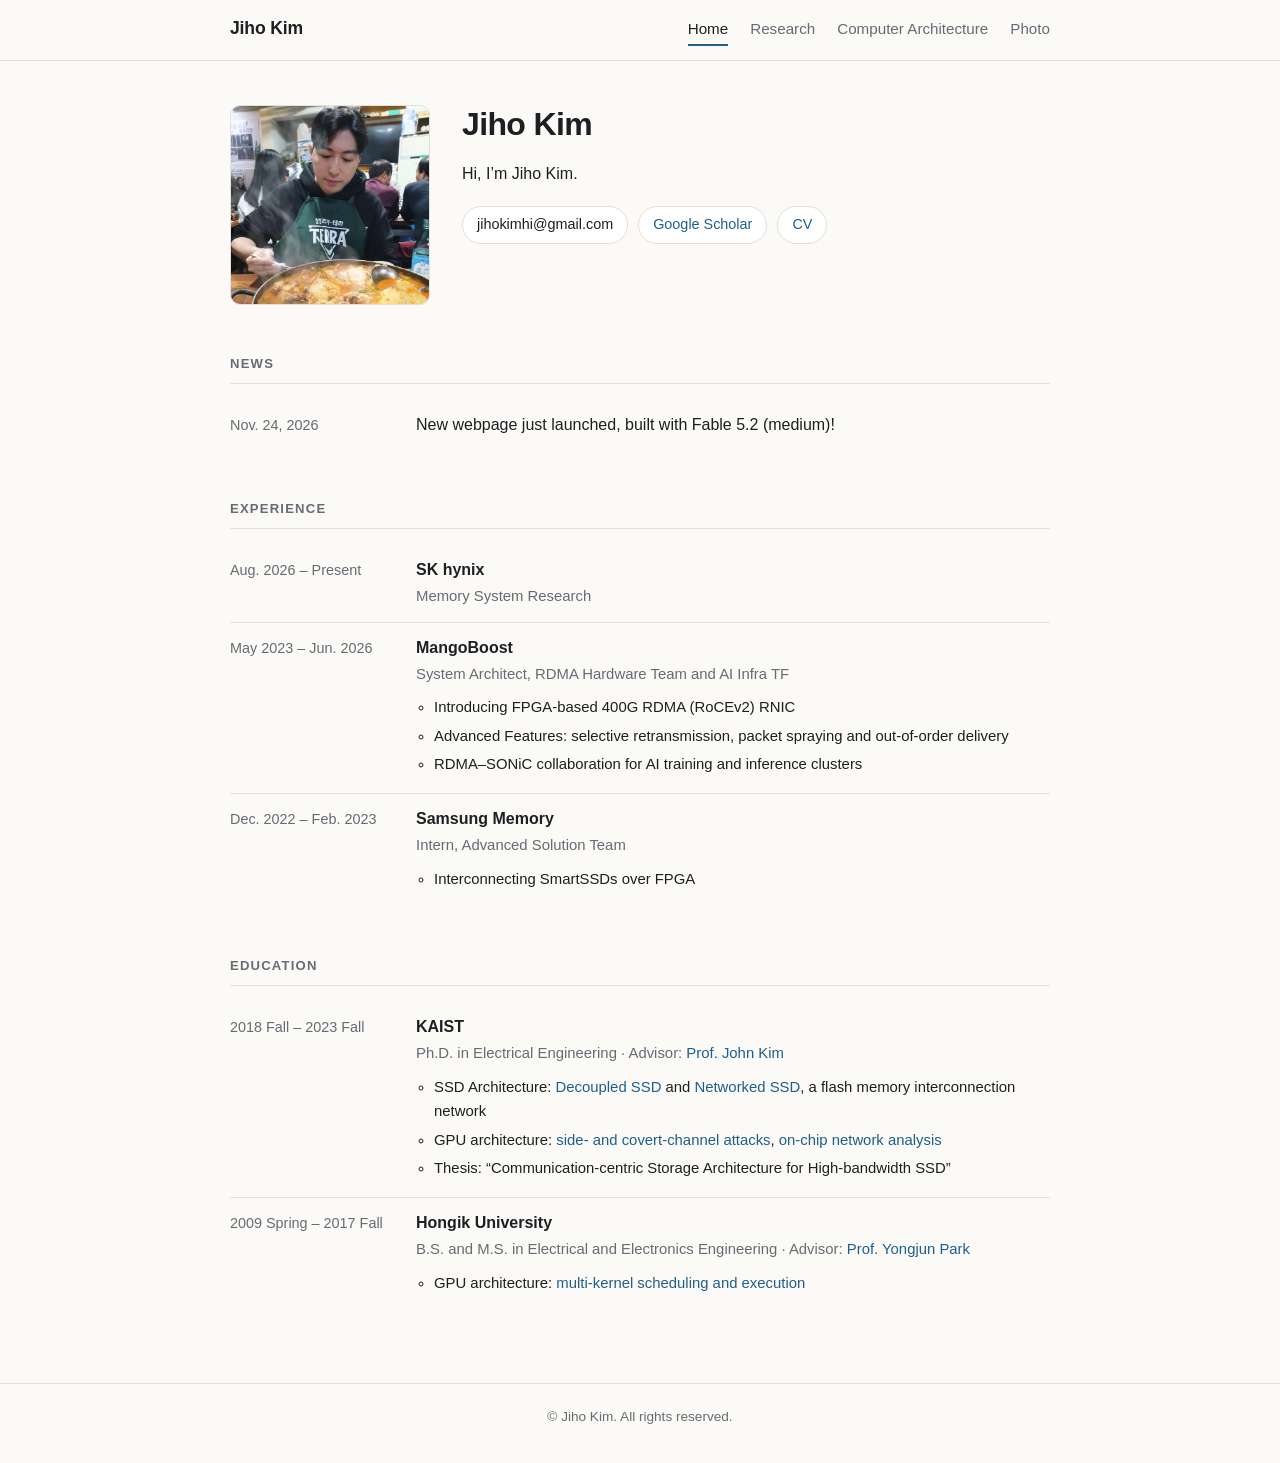
==== index.html @ d7ba02f0 "v0.1 Co-Authored-By: Claude Fable 5.2 <noreply@anthropic.com> Claude-Session: https://claude.ai/code" ====
<!doctype html>
<html lang="en">
<head>
  <meta charset="utf-8">
  <meta name="viewport" content="width=device-width, initial-scale=1">
  <title>Jiho Kim</title>
  <meta name="description" content="Jiho Kim — computer architect. Storage architecture, interconnection networks, and GPU architecture.">
  <link rel="stylesheet" href="style.css?v=11">
</head>
<body>
  <header class="site-header">
    <div class="inner">
      <a class="site-name" href="index.html">Jiho Kim</a>
      <nav aria-label="Main">
        <a href="index.html" aria-current="page">Home</a>
        <a href="research.html">Research</a>
        <a href="architecture.html">Computer Architecture</a>
        <a href="photo.html">Photo</a>
      </nav>
    </div>
  </header>

  <main>
    <section class="hero">
      <figure>
        <img src="assets/profile.jpg" alt="Jiho Kim" width="200" height="200">      </figure>
      <div>
        <h1>Jiho Kim</h1>
        <p style="margin-top:18px">Hi, I’m Jiho Kim.</p>

        <ul class="links">
          <li><span>jihokimhi@gmail.com</span></li>
          <li><a href="https://scholar.google.com/citations?user=1vzZ6GMAAAAJ" target="_blank" rel="noopener">Google Scholar</a></li>
          <li><a href="https://jihokim-172.github.io/papers/iamjihokim_resume.pdf" target="_blank" rel="noopener">CV</a></li>
        </ul>
      </div>
    </section>

    <h2>News</h2>
    <!--
      소식 추가 방법: 아래 timeline 안에 li 블록을 위에서부터(최신 순) 추가한다.

      <li>
        <div class="when">Nov. 24, 2026</div>
        <div class="what">내용</div>
      </li>
    -->
    <ul class="timeline">
      <li>
        <div class="when">Nov. 24, 2026</div>
        <div class="what">New webpage just launched, built with Fable 5.2 (medium)!</div>
      </li>
    </ul>

    <h2>Experience</h2>
    <ul class="timeline">
      <li>
        <div class="when">Aug. 2026 – Present</div>
        <div class="what">
          <strong>SK hynix</strong>
          <span>Memory System Research</span>
        </div>
      </li>
      <li>
        <div class="when">May 2023 – Jun. 2026</div>
        <div class="what">
          <strong>MangoBoost</strong>
          <span>System Architect, RDMA Hardware Team and AI Infra TF</span>
          <ul>
            <li>Introducing FPGA-based 400G RDMA (RoCEv2) RNIC</li>
            <li>Advanced Features: selective retransmission, packet spraying and out-of-order delivery</li>
            <li>RDMA–SONiC collaboration for AI training and inference clusters</li>
          </ul>
        </div>
      </li>
      <li>
        <div class="when">Dec. 2022 – Feb. 2023</div>
        <div class="what">
          <strong>Samsung Memory</strong>
          <span>Intern, Advanced Solution Team</span>
          <ul>
            <li>Interconnecting SmartSSDs over FPGA</li>
          </ul>
        </div>
      </li>
    </ul>

    <h2>Education</h2>
    <ul class="timeline">
      <li>
        <div class="when">2018 Fall – 2023 Fall</div>
        <div class="what">
          <strong>KAIST</strong>
          <span>Ph.D. in Electrical Engineering · Advisor: <a href="http://icn.kaist.ac.kr/~jjk12/" target="_blank" rel="noopener">Prof. John Kim</a></span>
          <ul>
            <li>SSD Architecture: <a href="https://jihokim-172.github.io/papers/Decoupled%20SSD%20Rethinking%20SSD%20Architecture%20through%20Network-based%20Flash%20Controllers.pdf" target="_blank" rel="noopener">Decoupled SSD</a> and <a href="https://jihokim-172.github.io/papers/Networked_SSD_Flash_Memory_Interconnection_Network_for_High-Bandwidth_SSD.pdf" target="_blank" rel="noopener">Networked SSD</a>, a flash memory interconnection network</li>
            <li>GPU architecture: <a href="https://jihokim-172.github.io/papers/NoC_Covert_Channel_GPU_MICRO21.pdf" target="_blank" rel="noopener">side- and covert-channel attacks</a>, <a href="https://jihokim-172.github.io/papers/Bandwidth_Bottleneck_NoC_PACT20.pdf" target="_blank" rel="noopener">on-chip network analysis</a></li>
            <li>Thesis: “Communication-centric Storage Architecture for High-bandwidth SSD”</li>
          </ul>
        </div>
      </li>
      <li>
        <div class="when">2009 Spring – 2017 Fall</div>
        <div class="what">
          <strong>Hongik University</strong>
          <span>B.S. and M.S. in Electrical and Electronics Engineering · Advisor: <a href="https://sites.google.com/view/asolabysu/home" target="_blank" rel="noopener">Prof. Yongjun Park</a></span>
          <ul>
            <li>GPU architecture: <a href="https://jihokim-172.github.io/papers/Navigator_DAC20.pdf" target="_blank" rel="noopener">multi-kernel scheduling and execution</a></li>
          </ul>
        </div>
      </li>
    </ul>
  </main>

  <footer>© Jiho Kim. All rights reserved.</footer>
</body>
</html>
---- style.css ----
:root {
  --bg: #fbfaf7;
  --surface: #ffffff;
  --text: #1d1f23;
  --muted: #666b74;
  --line: #e3e0d8;
  --accent: #1f5f8b;
  --accent-soft: #e8f0f6;
  --maxw: 860px;
}
@media (prefers-color-scheme: dark) {
  :root {
    --bg: #15171a;
    --surface: #1c1f23;
    --text: #e8e6e1;
    --muted: #9aa0a8;
    --line: #2c3036;
    --accent: #7db8e0;
    --accent-soft: #1f2a33;
  }
}

* { box-sizing: border-box; }
html { -webkit-text-size-adjust: 100%; }
body {
  margin: 0;
  background: var(--bg);
  color: var(--text);
  font-family: "Inter", -apple-system, BlinkMacSystemFont, "Segoe UI", "Noto Sans KR", sans-serif;
  font-size: 16px;
  line-height: 1.65;
}
a { color: var(--accent); text-decoration: none; }
a:hover { text-decoration: underline; }

/* ---------- header / nav ---------- */
.site-header {
  border-bottom: 1px solid var(--line);
  background: var(--bg);
  position: sticky;
  top: 0;
  z-index: 10;
}
.site-header .inner {
  max-width: var(--maxw);
  margin: 0 auto;
  padding: 14px 20px;
  display: flex;
  align-items: baseline;
  justify-content: space-between;
  gap: 16px;
  flex-wrap: wrap;
}
.site-name {
  font-weight: 700;
  font-size: 1.1rem;
  color: var(--text);
  letter-spacing: -0.01em;
}
.site-name:hover { text-decoration: none; }
nav { display: flex; gap: 22px; }
nav a {
  color: var(--muted);
  font-size: 0.95rem;
  padding-bottom: 3px;
  border-bottom: 2px solid transparent;
}
nav a:hover { color: var(--text); text-decoration: none; }
nav a[aria-current="page"] {
  color: var(--text);
  border-bottom-color: var(--accent);
}

/* ---------- layout ---------- */
main {
  max-width: var(--maxw);
  margin: 0 auto;
  padding: 44px 20px 72px;
}
h1 {
  font-size: 2rem;
  line-height: 1.2;
  margin: 0 0 6px;
  letter-spacing: -0.02em;
}
h2 {
  font-size: 0.82rem;
  text-transform: uppercase;
  letter-spacing: 0.09em;
  color: var(--muted);
  font-weight: 600;
  margin: 48px 0 16px;
  padding-bottom: 8px;
  border-bottom: 1px solid var(--line);
}
h2 .sub { text-transform: none; letter-spacing: 0; font-weight: 400; font-style: italic; font-size: 0.9rem; margin-left: 4px; }
h3 { font-size: 1.05rem; margin: 26px 0 6px; }
p { margin: 0 0 14px; }
.lead { color: var(--muted); margin-bottom: 0; }

/* ---------- home ---------- */
.hero {
  display: grid;
  grid-template-columns: 200px 1fr;
  gap: 32px;
  align-items: start;
}
.hero figure { margin: 0; }
.hero img {
  width: 100%;
  aspect-ratio: 1 / 1;
  object-fit: cover;
  border-radius: 10px;
  display: block;
  border: 1px solid var(--line);
}
.hero figcaption {
  font-size: 0.8rem;
  color: var(--muted);
  margin-top: 8px;
  text-align: center;
  font-style: italic;
}
.links {
  display: flex;
  flex-wrap: wrap;
  gap: 10px;
  margin-top: 18px;
  padding: 0;
  list-style: none;
}
.links a, .links span {
  display: inline-block;
  padding: 6px 14px;
  border: 1px solid var(--line);
  border-radius: 999px;
  font-size: 0.9rem;
  background: var(--surface);
}
.links a:hover { border-color: var(--accent); text-decoration: none; }

.timeline { list-style: none; padding: 0; margin: 0; }
.timeline li {
  display: grid;
  grid-template-columns: 170px 1fr;
  gap: 16px;
  padding: 12px 0;
  border-bottom: 1px solid var(--line);
}
.timeline li:last-child { border-bottom: 0; }
.timeline .when { color: var(--muted); font-size: 0.9rem; padding-top: 2px; }
.timeline .what strong { display: block; }
.timeline .what span { color: var(--muted); font-size: 0.93rem; }
.timeline .what ul { margin: 8px 0 0; padding-left: 18px; font-size: 0.93rem; }
.timeline .what li { display: list-item; padding: 0; border: 0; margin-bottom: 4px; }

/* ---------- research ---------- */
.topic {
  background: var(--surface);
  border: 1px solid var(--line);
  border-radius: 10px;
  padding: 18px 20px;
  margin-bottom: 14px;
}
.topic h3 { margin-top: 0; }
.topic p:last-child { margin-bottom: 0; }

.pubs { list-style: none; padding: 0; margin: 0; }
.pubs li {
  display: grid;
  grid-template-columns: 92px 1fr;
  gap: 16px;
  padding: 14px 0;
  border-bottom: 1px solid var(--line);
}
.pubs li:last-child { border-bottom: 0; }
.venue {
  font-size: 0.78rem;
  font-weight: 600;
  color: var(--accent);
  background: var(--accent-soft);
  border-radius: 6px;
  padding: 3px 8px;
  height: fit-content;
  text-align: center;
  white-space: nowrap;
}
.pubs .title { font-weight: 600; display: block; }
.pubs .authors { display: block; font-size: 0.92rem; color: var(--muted); }
.pubs .authors b { color: var(--text); font-weight: 600; }
.pubs .where { display: block; font-size: 0.88rem; color: var(--muted); font-style: italic; }
.pubs .paper-link { font-size: 0.85rem; margin-left: 6px; font-weight: 400; }

/* ---------- photo ---------- */
.gallery {
  display: grid;
  grid-template-columns: repeat(auto-fill, minmax(220px, 1fr));
  gap: 14px;
  margin-top: 24px;
}
.gallery figure { margin: 0; }
.gallery img {
  width: 100%;
  aspect-ratio: 4 / 3;
  object-fit: cover;
  border-radius: 8px;
  display: block;
  border: 1px solid var(--line);
}
.gallery figcaption { font-size: 0.85rem; color: var(--muted); margin-top: 6px; }
.empty {
  border: 1px dashed var(--line);
  border-radius: 10px;
  padding: 40px 20px;
  text-align: center;
  color: var(--muted);
  margin-top: 24px;
}

/* ---------- computer architecture ---------- */
.fig { margin: 0; }
.fig figcaption { font-size: 0.88rem; color: var(--muted); margin-top: 10px; }
.chart { width: 100%; height: auto; display: block; }
.chart text { fill: var(--muted); font-size: 11px; font-family: inherit; }
.chart .val { fill: var(--text); font-weight: 600; }
.chart .ptitle { fill: var(--text); font-size: 13px; font-weight: 600; }
.chart .bar { fill: var(--accent); }
.chart .grid { stroke: var(--line); stroke-width: 1; }
.panels { display: grid; grid-template-columns: repeat(3, 1fr); gap: 14px; }
.panel { background: var(--surface); border: 1px solid var(--line); border-radius: 10px; padding: 10px; }
.filters { display: flex; flex-wrap: wrap; gap: 8px; margin-top: 22px; }
.chip {
  font: inherit; font-size: 0.9rem; color: var(--muted); cursor: pointer;
  padding: 6px 14px; border: 1px solid var(--line); border-radius: 999px; background: var(--surface);
}
.chip:hover { border-color: var(--accent); }
.chip[aria-pressed="true"] { color: var(--accent); border-color: var(--accent); background: var(--accent-soft); font-weight: 600; }
.post { margin-top: 36px; padding-top: 28px; border-top: 1px solid var(--line); }
.post-title { font-size: 1.35rem; text-transform: none; letter-spacing: -0.01em; color: var(--text); font-weight: 700; margin: 0 0 4px; padding: 0; border: 0; }
.post-meta { font-size: 0.88rem; color: var(--muted); margin: 0; }
.tag { color: var(--accent); background: var(--accent-soft); border-radius: 6px; padding: 2px 8px; font-size: 0.78rem; font-weight: 600; }
.post h3 { margin: 30px 0 12px; }
.venn { margin: 28px auto 0; max-width: 620px; }
.venn svg { width: 100%; height: auto; display: block; }
.venn svg { isolation: isolate; }
.venn circle { stroke: none; fill-opacity: 0.3; mix-blend-mode: multiply; }
@media (prefers-color-scheme: dark) {
  .venn circle { fill-opacity: 0.38; mix-blend-mode: screen; }
}
.venn text { fill: var(--text); font-size: 15px; font-weight: 500; letter-spacing: 0.01em; font-family: inherit; }
.takeaways { margin: 18px 0 0; padding-left: 20px; font-size: 0.97rem; }
.takeaways li { margin-bottom: 9px; }
.source { font-size: 0.85rem; color: var(--muted); margin-top: 28px; }

/* ---------- footer ---------- */
footer {
  border-top: 1px solid var(--line);
  color: var(--muted);
  font-size: 0.85rem;
  text-align: center;
  padding: 22px 20px 34px;
}

@media (max-width: 640px) {
  main { padding: 28px 16px 56px; }
  .site-header .inner { padding: 12px 16px; }
  h1 { font-size: 1.6rem; }
  .hero { grid-template-columns: 1fr; gap: 20px; }
  .hero figure { max-width: 180px; }
  .timeline li { grid-template-columns: 1fr; gap: 2px; }
  .pubs li { grid-template-columns: 1fr; gap: 6px; }
  .venue { width: fit-content; }
  .panels { grid-template-columns: repeat(2, 1fr); gap: 10px; }
  .panels.trio { grid-template-columns: 1fr; }
  nav { gap: 16px; flex-wrap: wrap; }
}
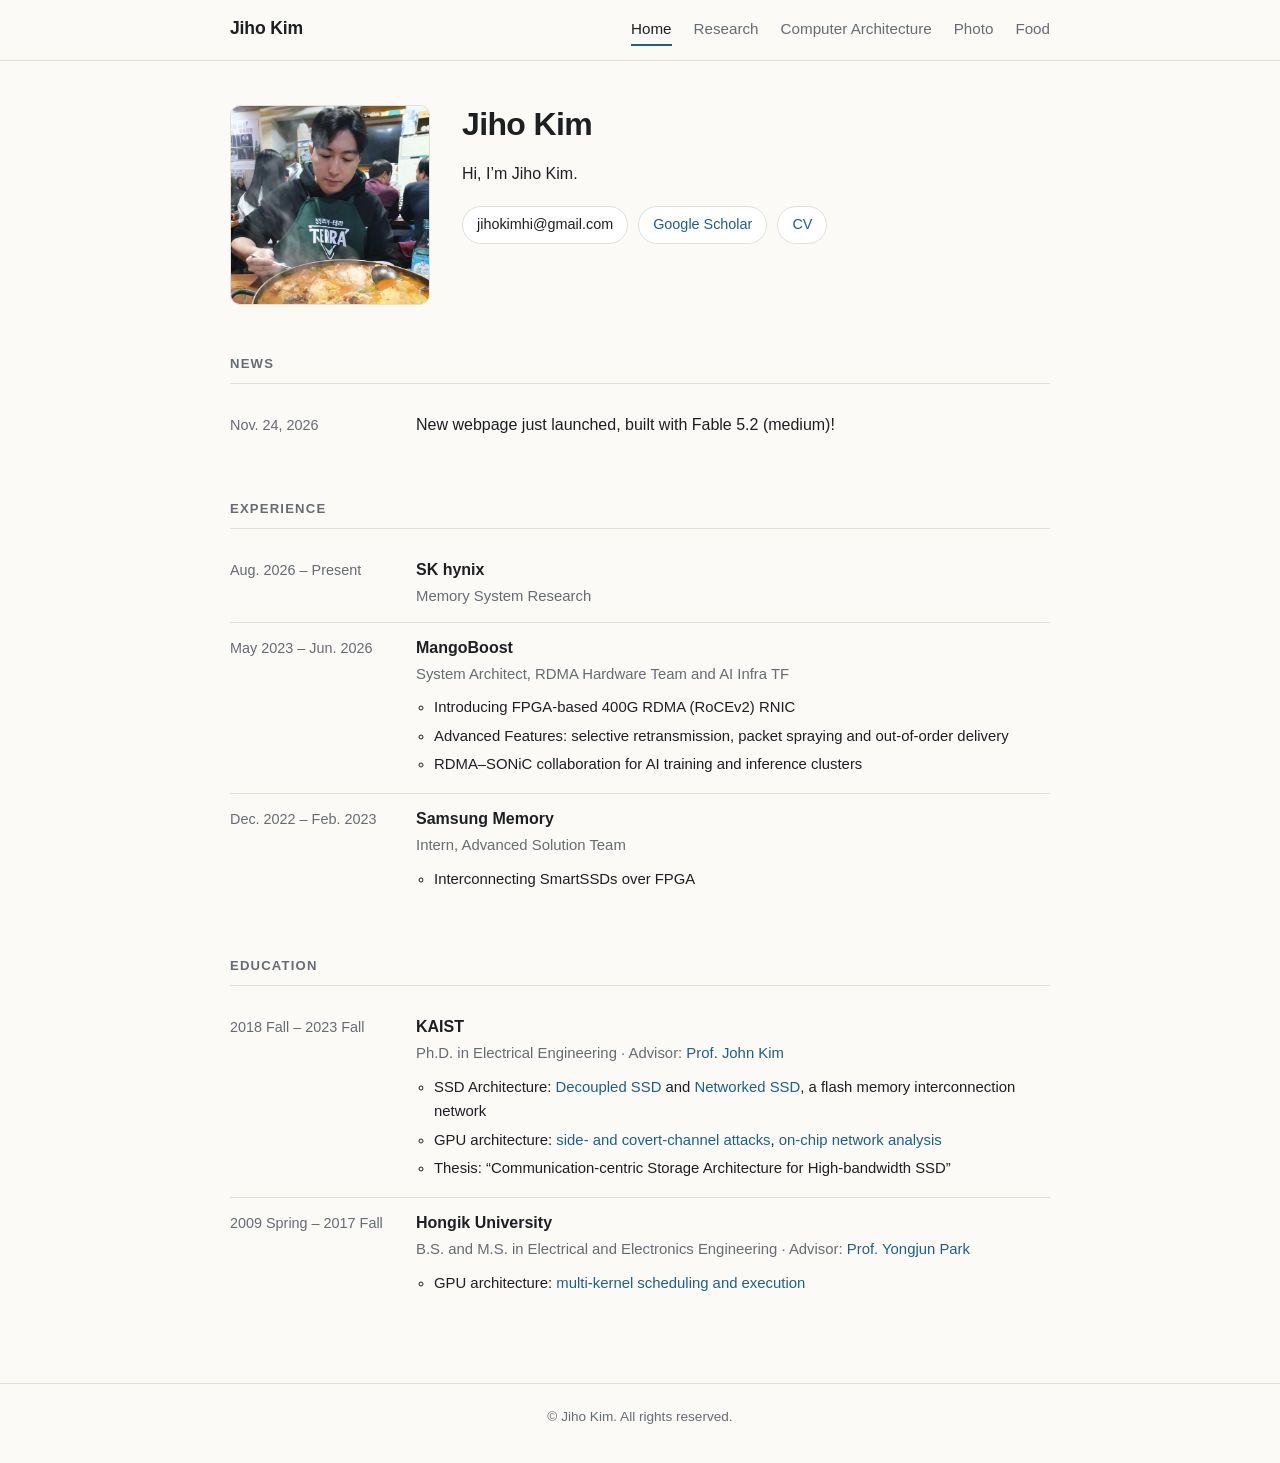
==== commit 07ca6eb5: "Add 2016 photo section (ISCA 2016) and Food page Co-Authored-By: Claude Fable 5.2 <noreply@anthropic" ====
--- a/index.html
+++ b/index.html
@@ -16,6 +16,7 @@
         <a href="research.html">Research</a>
         <a href="architecture.html">Computer Architecture</a>
         <a href="photo.html">Photo</a>
+        <a href="food.html">Food</a>
       </nav>
     </div>
   </header>
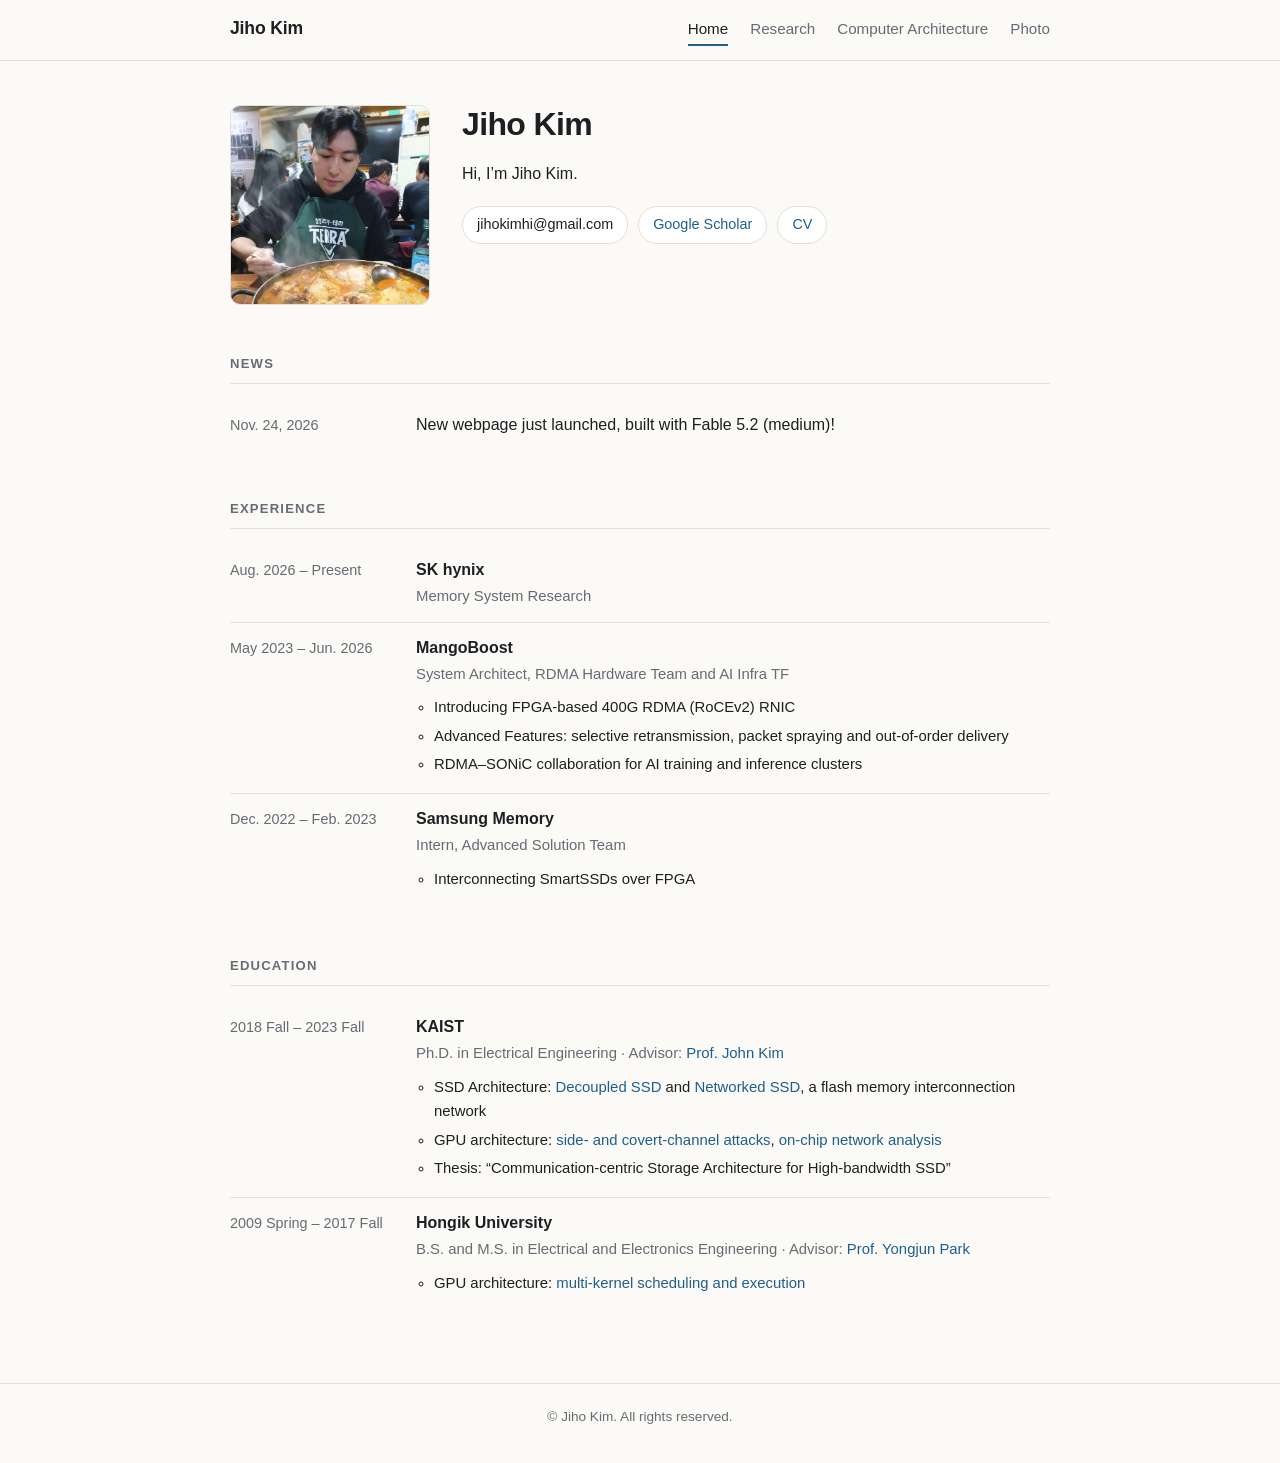
==== commit 7085d6d4: "Move Food into Photo page as a tab; add food photos Co-Authored-By: Claude Fable 5.2 <noreply@anthro" ====
--- a/index.html
+++ b/index.html
@@ -16,7 +16,6 @@
         <a href="research.html">Research</a>
         <a href="architecture.html">Computer Architecture</a>
         <a href="photo.html">Photo</a>
-        <a href="food.html">Food</a>
       </nav>
     </div>
   </header>
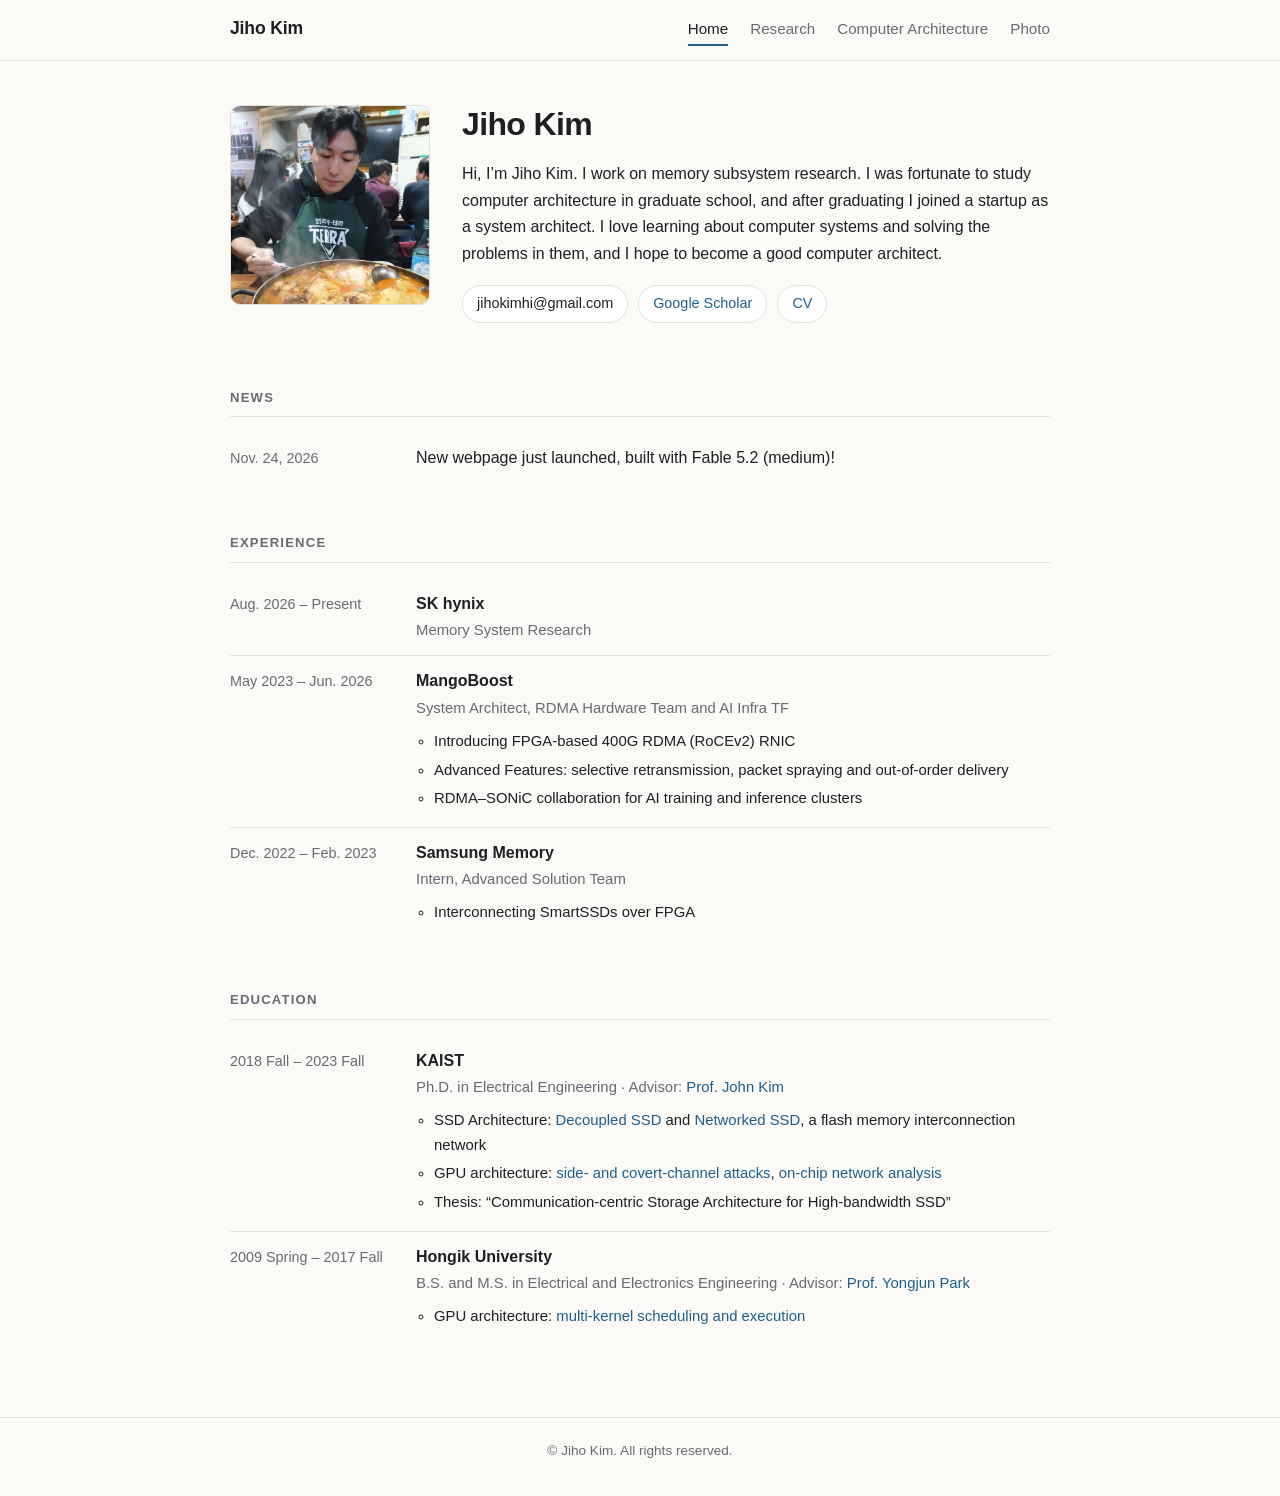
==== commit 585808ff: "Home: add self-introduction Co-Authored-By: Claude Fable 5.2 <noreply@anthropic.com> Claude-Session:" ====
--- a/index.html
+++ b/index.html
@@ -26,7 +26,7 @@
         <img src="assets/profile.jpg" alt="Jiho Kim" width="200" height="200">      </figure>
       <div>
         <h1>Jiho Kim</h1>
-        <p style="margin-top:18px">Hi, I’m Jiho Kim.</p>
+        <p style="margin-top:18px">Hi, I’m Jiho Kim. I work on memory subsystem research. I was fortunate to study computer architecture in graduate school, and after graduating I joined a startup as a system architect. I love learning about computer systems and solving the problems in them, and I hope to become a good computer architect.</p>
 
         <ul class="links">
           <li><span>jihokimhi@gmail.com</span></li>
--- a/style.css
+++ b/style.css
@@ -215,6 +215,31 @@
   text-align: center;
   color: var(--muted);
   margin-top: 24px;
+}
+
+.year h2 { font-size: 1.5rem; color: var(--text); letter-spacing: 0; font-weight: 700; }
+.year h2 .sub { font-size: 0.95rem; color: var(--muted); }
+.gallery a { cursor: zoom-in; display: block; }
+.lightbox[hidden] { display: none; }
+.lightbox {
+  position: fixed; inset: 0; z-index: 100;
+  background: rgba(0, 0, 0, 0.9);
+  display: flex; align-items: center; justify-content: center;
+}
+.lightbox figure { margin: 0; max-width: calc(100vw - 140px); text-align: center; }
+.lightbox img { max-width: 100%; max-height: calc(100vh - 90px); display: block; margin: 0 auto; border-radius: 4px; }
+.lightbox figcaption { color: #ddd; font-size: 0.9rem; margin-top: 10px; }
+.lb-btn {
+  position: absolute; border: 0; background: rgba(255, 255, 255, 0.12); color: #fff;
+  width: 48px; height: 48px; border-radius: 50%; font-size: 30px; line-height: 1; cursor: pointer; font-family: inherit;
+}
+.lb-btn:hover { background: rgba(255, 255, 255, 0.28); }
+.lb-close { top: 14px; right: 14px; }
+.lb-prev { left: 14px; top: 50%; transform: translateY(-50%); }
+.lb-next { right: 14px; top: 50%; transform: translateY(-50%); }
+@media (max-width: 640px) {
+  .lightbox figure { max-width: 100vw; }
+  .lb-prev, .lb-next { top: auto; bottom: 14px; transform: none; }
 }
 
 /* ---------- computer architecture ---------- */
@@ -251,6 +276,20 @@
 .takeaways { margin: 18px 0 0; padding-left: 20px; font-size: 0.97rem; }
 .takeaways li { margin-bottom: 9px; }
 .source { font-size: 0.85rem; color: var(--muted); margin-top: 28px; }
+.post header + p { margin-top: 16px; }
+.spec { width: 100%; border-collapse: collapse; font-size: 0.9rem; line-height: 1.45; margin-top: 16px; }
+.spec th, .spec td { text-align: left; padding: 4px 10px; border-bottom: 1px solid var(--line); vertical-align: top; }
+.spec th { width: 30%; color: var(--muted); font-weight: 500; }
+.spec td b { font-weight: 700; }
+.spec .group th {
+  width: auto; padding: 12px 10px 4px; border-bottom: 2px solid var(--line);
+  font-size: 0.74rem; font-weight: 600; text-transform: uppercase; letter-spacing: 0.08em; color: var(--accent);
+}
+.spec tr.group:first-child th { padding-top: 2px; }
+.spec sup { color: var(--muted); line-height: 0; }
+.spec.cmp th { width: 24%; }
+.spec.cmp td { width: 38%; }
+.spec.cmp thead th { color: var(--text); font-weight: 700; font-size: 0.95rem; padding: 6px 10px; border-bottom: 2px solid var(--text); }
 
 /* ---------- footer ---------- */
 footer {
@@ -272,5 +311,10 @@
   .venue { width: fit-content; }
   .panels { grid-template-columns: repeat(2, 1fr); gap: 10px; }
   .panels.trio { grid-template-columns: 1fr; }
+  .spec th, .spec td { padding: 4px 6px; }
+  .spec th { width: 38%; }
+  .spec.cmp { font-size: 0.82rem; }
+  .spec.cmp th { width: 26%; }
+  .spec.cmp td { width: 37%; }
   nav { gap: 16px; flex-wrap: wrap; }
 }
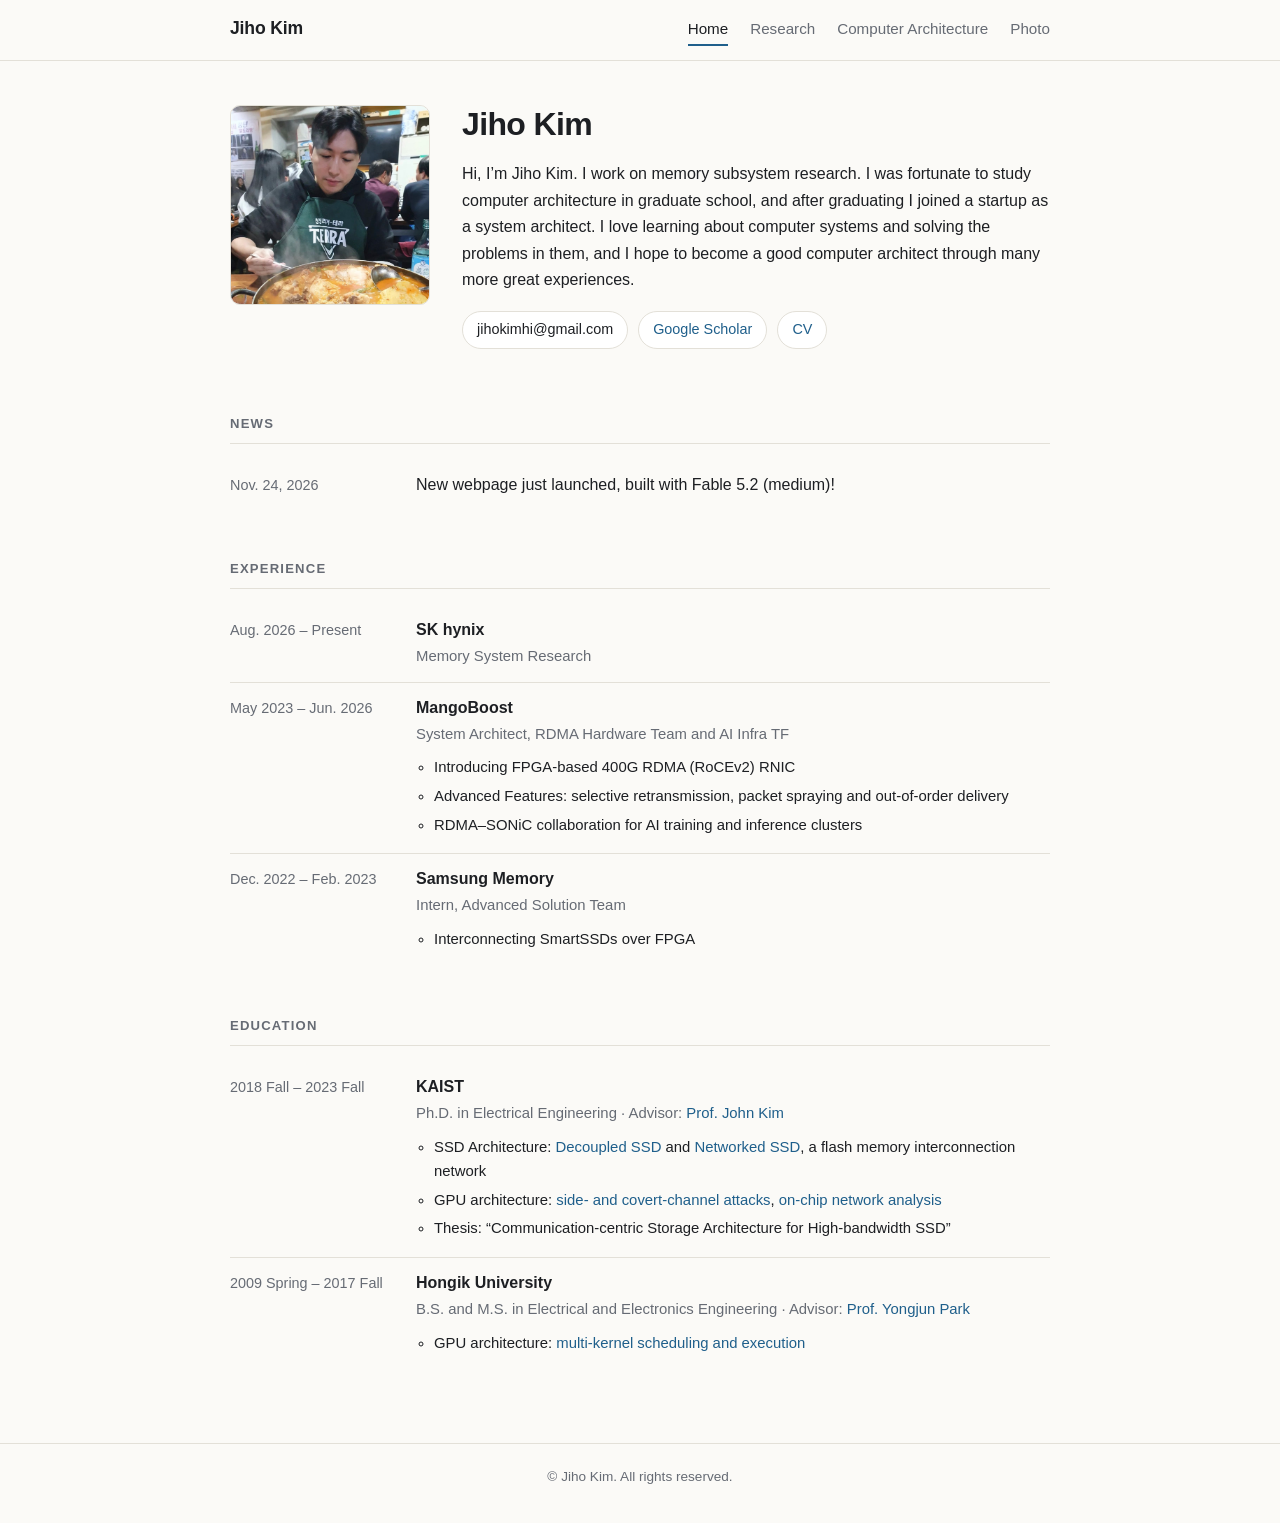
==== commit f9078494: "Home: extend self-introduction closing line Co-Authored-By: Claude Fable 5.2 <noreply@anthropic.com>" ====
--- a/index.html
+++ b/index.html
@@ -26,7 +26,7 @@
         <img src="assets/profile.jpg" alt="Jiho Kim" width="200" height="200">      </figure>
       <div>
         <h1>Jiho Kim</h1>
-        <p style="margin-top:18px">Hi, I’m Jiho Kim. I work on memory subsystem research. I was fortunate to study computer architecture in graduate school, and after graduating I joined a startup as a system architect. I love learning about computer systems and solving the problems in them, and I hope to become a good computer architect.</p>
+        <p style="margin-top:18px">Hi, I’m Jiho Kim. I work on memory subsystem research. I was fortunate to study computer architecture in graduate school, and after graduating I joined a startup as a system architect. I love learning about computer systems and solving the problems in them, and I hope to become a good computer architect through many more great experiences.</p>
 
         <ul class="links">
           <li><span>jihokimhi@gmail.com</span></li>
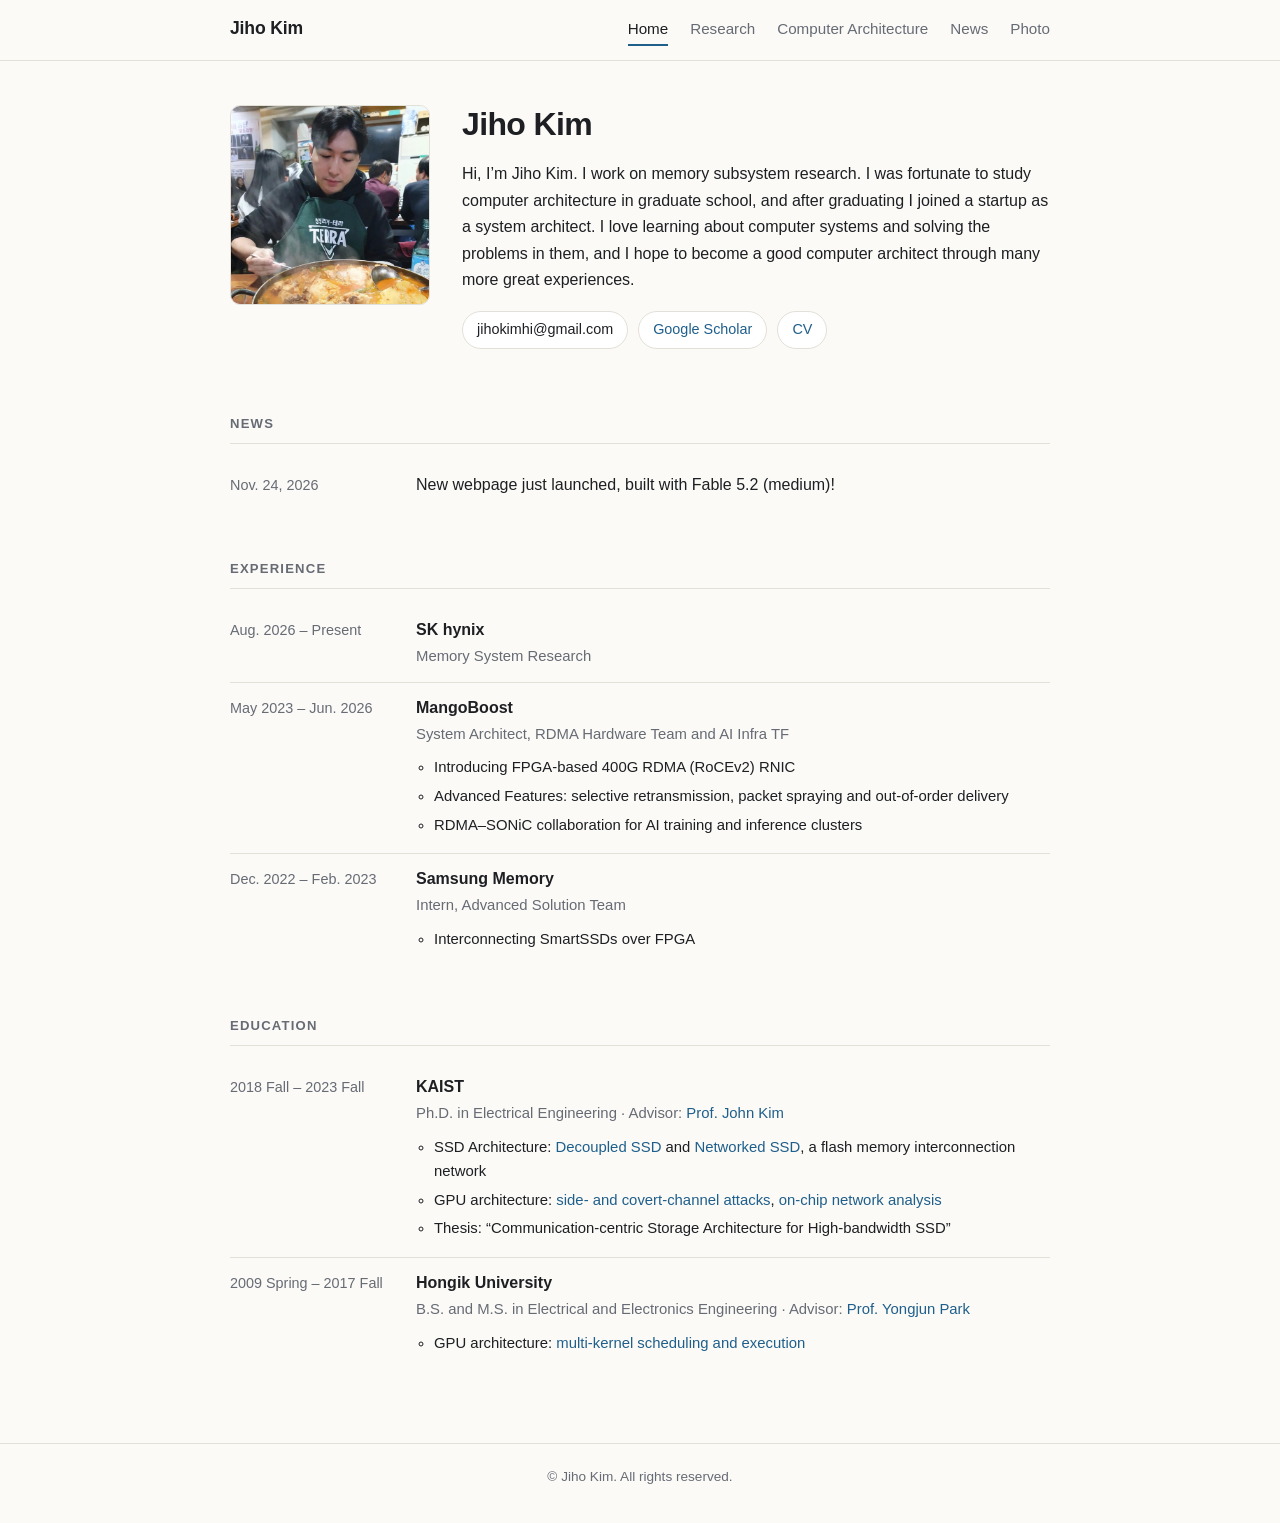
==== commit 1b1a2f9d: "Add News tab with daily computer architecture headlines (draft) Co-Authored-By: Claude Fable 5.2 <no" ====
--- a/index.html
+++ b/index.html
@@ -5,7 +5,7 @@
   <meta name="viewport" content="width=device-width, initial-scale=1">
   <title>Jiho Kim</title>
   <meta name="description" content="Jiho Kim — computer architect. Storage architecture, interconnection networks, and GPU architecture.">
-  <link rel="stylesheet" href="style.css?v=11">
+  <link rel="stylesheet" href="style.css?v=12">
 </head>
 <body>
   <header class="site-header">
@@ -15,6 +15,7 @@
         <a href="index.html" aria-current="page">Home</a>
         <a href="research.html">Research</a>
         <a href="architecture.html">Computer Architecture</a>
+        <a href="news.html">News</a>
         <a href="photo.html">Photo</a>
       </nav>
     </div>
--- a/style.css
+++ b/style.css
@@ -290,6 +290,17 @@
 .spec.cmp th { width: 24%; }
 .spec.cmp td { width: 38%; }
 .spec.cmp thead th { color: var(--text); font-weight: 700; font-size: 0.95rem; padding: 6px 10px; border-bottom: 2px solid var(--text); }
+
+/* ---------- news ---------- */
+.news-day h2 { font-size: 1.05rem; text-transform: none; letter-spacing: 0; color: var(--text); font-weight: 700; margin: 32px 0 10px; }
+.news-day:first-of-type h2 { margin-top: 28px; }
+.headlines { list-style: none; margin: 0; padding: 0; }
+.headlines li { padding: 7px 0; border-bottom: 1px solid var(--line); line-height: 1.5; }
+.headlines li:last-child { border-bottom: 0; }
+.headlines .tag { display: inline-block; min-width: 104px; text-align: center; margin-right: 8px; }
+.headlines a { color: var(--text); }
+.headlines a:hover { color: var(--accent); }
+.headlines .src { color: var(--muted); font-size: 0.85rem; margin-left: 6px; white-space: nowrap; }
 
 /* ---------- footer ---------- */
 footer {
@@ -317,4 +328,5 @@
   .spec.cmp th { width: 26%; }
   .spec.cmp td { width: 37%; }
   nav { gap: 16px; flex-wrap: wrap; }
-}
+  .headlines .tag { min-width: 0; display: inline; }
+}
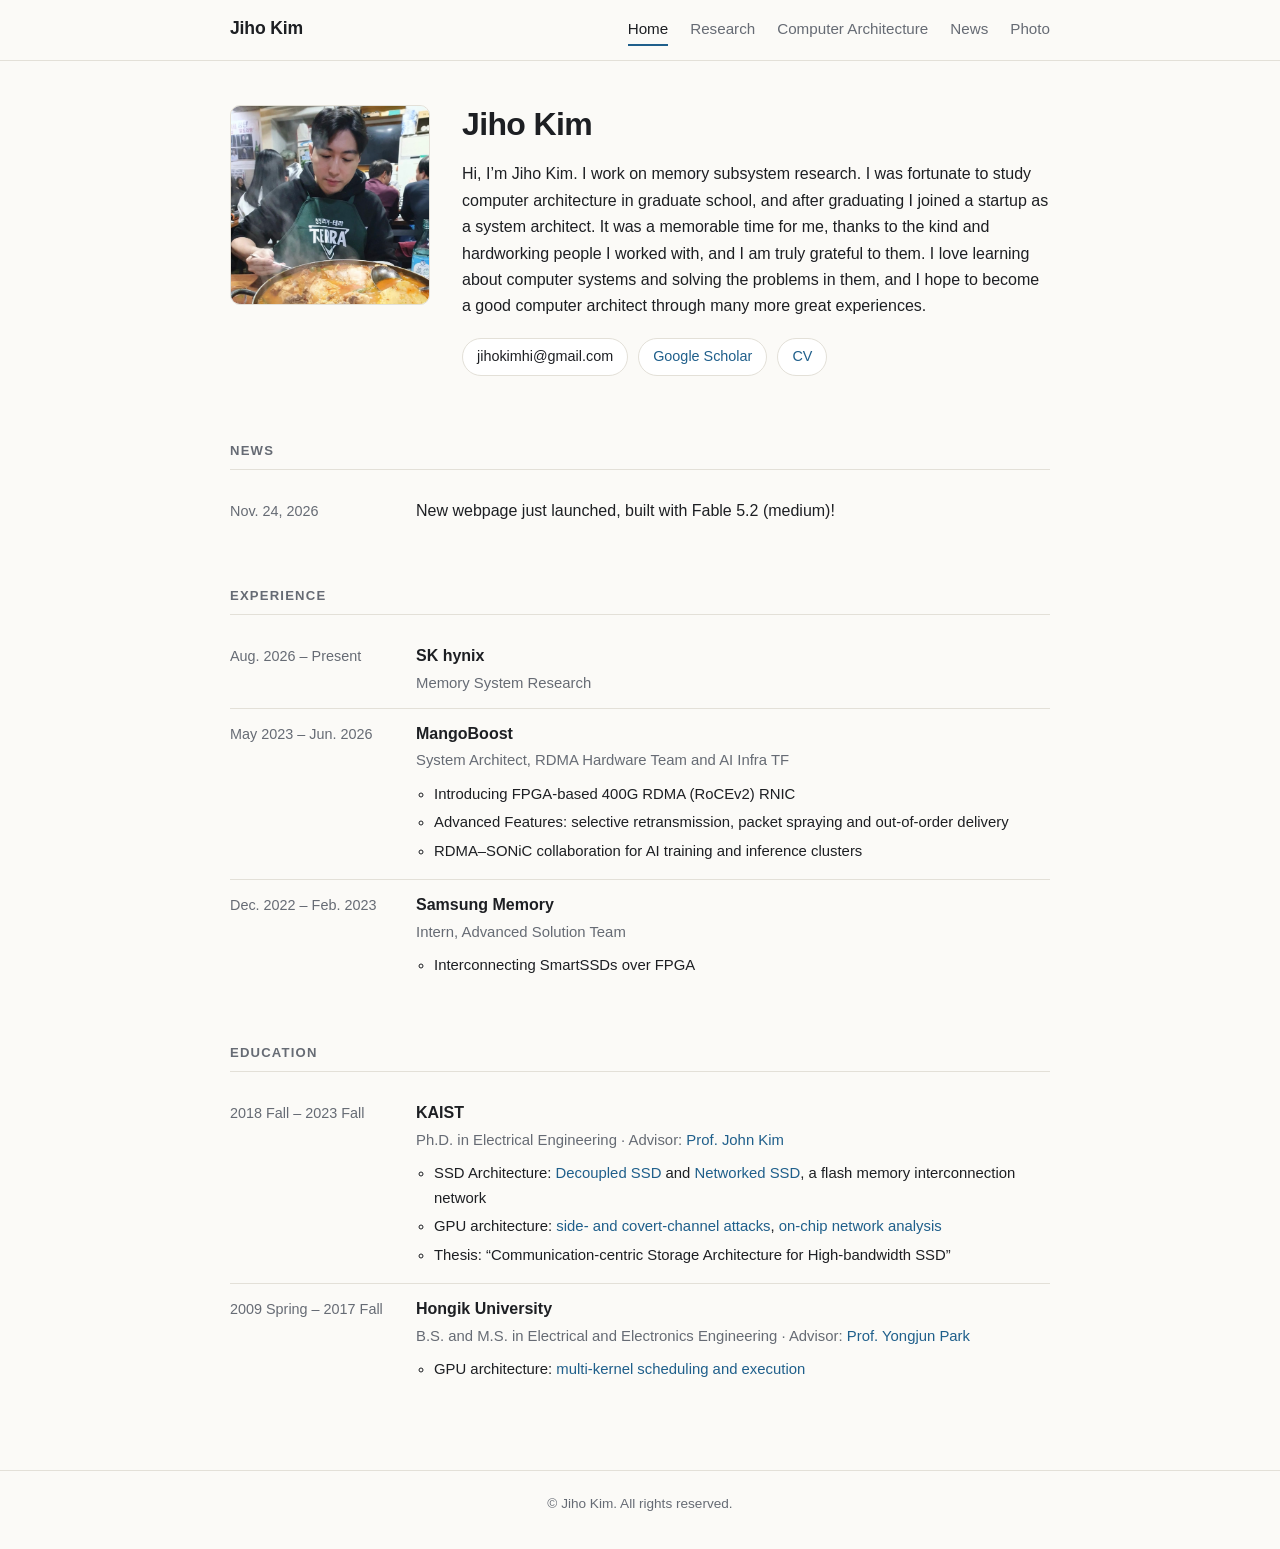
==== commit 5e67d496: "Home: add a line about the startup years to the self-introduction Co-Authored-By: Claude Fable 5.2 <" ====
--- a/index.html
+++ b/index.html
@@ -27,7 +27,7 @@
         <img src="assets/profile.jpg" alt="Jiho Kim" width="200" height="200">      </figure>
       <div>
         <h1>Jiho Kim</h1>
-        <p style="margin-top:18px">Hi, I’m Jiho Kim. I work on memory subsystem research. I was fortunate to study computer architecture in graduate school, and after graduating I joined a startup as a system architect. I love learning about computer systems and solving the problems in them, and I hope to become a good computer architect through many more great experiences.</p>
+        <p style="margin-top:18px">Hi, I’m Jiho Kim. I work on memory subsystem research. I was fortunate to study computer architecture in graduate school, and after graduating I joined a startup as a system architect. It was a memorable time for me, thanks to the kind and hardworking people I worked with, and I am truly grateful to them. I love learning about computer systems and solving the problems in them, and I hope to become a good computer architect through many more great experiences.</p>
 
         <ul class="links">
           <li><span>jihokimhi@gmail.com</span></li>
